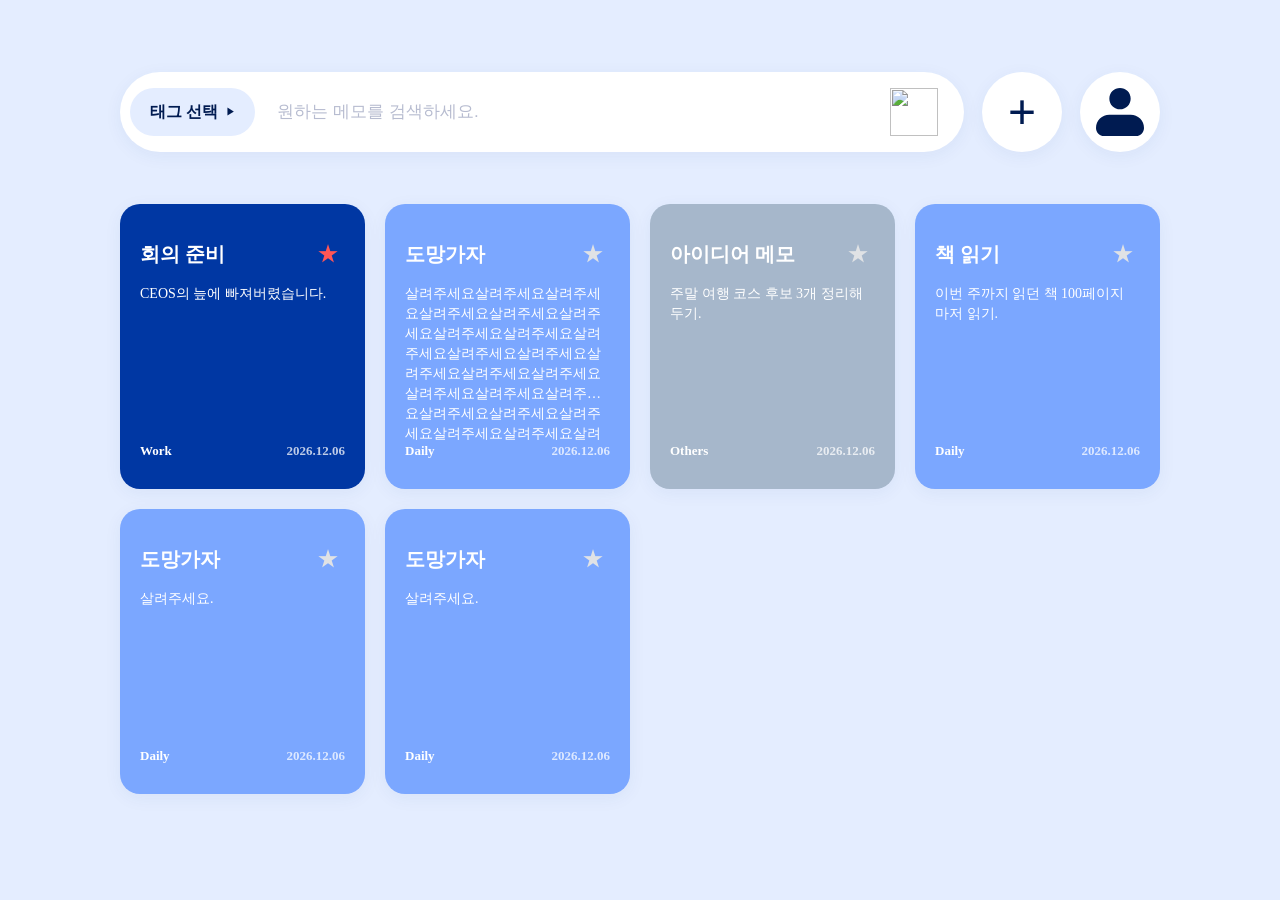
==== main.html @ e395302c "메모 검색, 렌더,고정, 상세뷰 구현" ====
<!DOCTYPE html>
<html lang="ko">
<head>
    <meta charset="UTF-8">
    <meta name="viewport" content="width=device-width, initial-scale=1.0">
    <title>Vanilla Memo</title>
    <link rel="stylesheet" href="/css.css" (type="text/css")>
</head>
<body>
    <!--검색창-->
    <header>
        <div class="search-bar">
            <div class="search-picker" id="searchPicker">
                <button id="searchPickerBtn" type="button">
                    <span id="searchPickerLabel">태그 선택</span>
                    <span class="chev">▶</span>
                </button>
                <div class="tag-menu" id="tagMenu"></div>
            </div>

            <input type="text" class="search-input" id="searchInput"
                placeholder="원하는 메모를 검색하세요.">
            <button class="icon-search">
                <img src="/돋.svg" alt="">
            </button>
        </div>

        <button class="icon-plus" id="addBtn">+</button>
        <button class="icon-person">
            <img src="/Vector.svg" alt="">
        </button>
    </header>

    <main>
        <!--메모가 없을 때-->
        <div class="empty-grid" id="emptyGrid">
            <p>새로운 메모를 작성해보세요!</p>
        </div>
        <!--검색결과가 없을떄-->
        <div class="search-empty" id="searchEmpty">
            <h2>검색결과가 없습니다</h2> 
            <p>다른 검색어로 다시 시도해보세요</p>
        </div>
        <!--메모가 들어갈 장소 document.getElementById('memoGrid')를 이용해서 memoGrid.innerHTML = ...로 밀어넣을 예정-->
        <div class="memo-grid" id="memoGrid"></div> 
    

        <!--모달 팝업-->
        <div class="modal" id="modal">
            <div class="modal-contents" id="modalContents">
                <header>
                    <h2 class="modal-title" id="modalTitle"></h2>
                    <button class="popup-close" id="popupClose"><img src="/Exit.svg" alt="닫기"></button>
                </header>
                <body>
                    <div class="modal-meta">
                        <span class="modal-tag" id="modalTag"></span>
                        <span class="modal-divider"><img src="/Vector 2.svg"></span>
                        <span class="modal-date" id="modalDate"></span>
                    </div>
                        <p class="modal-content" id="modalContent"></p>
                </body>
                <footer>
                    <div class="modal-actions">
                        <button class="popup-modify" id="popupModify"><img src="/edit.svg" alt="수정"></button>
                        <button class="popup-delete" id="popupDelete"><img src="/trash.svg" alt="삭제"></button>
                    </div>
                </footer>

                </div>
            </div>
        </div>
    </main>

<script src="/js.js"></script>
</body>
</html>
---- css.css ----
* {
    box-sizing: border-box;
}

:root {
    --blue01: #E4EDFF;
    --blue02: #AAC8FF;
    --blue07: #001B51;

    --work: #0037A3;
    --daily: #7BA7FF;
    --other: #A6B7CB;

    --white: #FFFFFF;
}

body {
    font-family: "Pretendard";
    background-color: var(--blue01);
    padding: 72px 120px;

    min-height: 100vh;
    margin: 0 auto;
}


/* =========================
   HEADER
========================= */

header {
    display: flex;
    align-items: center;

    gap: 18px;

    width: 100%;
    height: 80px;

    margin-bottom: 52px;
}


/* 검색바 */

.search-bar {
    display: flex;
    align-items: center;

    flex: 1;

    height:80px;

    gap: 12px;

    padding: 10px;

    background: var(--white);

    border-radius: 42px;

    box-shadow: 0 4px 18px rgba(36, 71, 130, 0.06);
}


/* 태그 선택 */

.search-picker {
    position: relative;

    flex-shrink: 0;
}

.search-picker > button {
    display: flex;
    align-items: center;
    justify-content: center;
    
    height: 48px;

    padding: 0 20px;

    gap: 8px;

    background: var(--blue01);
    color: var(--blue07);

    border: none;

    border-radius: 30px;

    font-size: 16px;
    font-weight: 800;

    cursor: pointer;
}

.search-picker > button:hover {
    background: var(--blue07);
    color: var(--white);
}

.search-picker .chev {
    font-size: 9px;

    transition: transform 0.15s ease;
}

.search-picker.open .chev {
    transform: rotate(90deg);
}


/* 태그 메뉴 */

.tag-menu {
    position: absolute;

    top: calc(100% + 8px);
    left: 0;

    display: none;
    flex-direction: column;

    min-width: 140px;

    padding: 8px;

    background: var(--white);

    border-radius: 16px;

    box-shadow: 0 8px 24px rgba(0, 0, 0, 0.12);

    z-index: 100;
}

.search-picker.open .tag-menu {
    display: flex;
}

.tag-menu button {
    width: 100%;

    padding: 10px 12px;

    border: none;

    background: transparent;

    color: var(--blue07);

    text-align: left;

    border-radius: 10px;

    font-size: 14px;

    cursor: pointer;
}

.tag-menu button:hover {
    background: var(--blue01);
}

.tag-menu button.active {
    background: var(--blue07);
    color: var(--white);

    font-weight: 600;
}


/* 검색창 */

.search-input {
    flex: 1;

    min-width: 60px;

    height: 58px;

    padding: 0 10px;

    border: none;
    outline: none;

    background: transparent;

    color: #16215B;

    font-size: 17px;
}

.search-input::placeholder {
    color: #B7BCD0;
}


/* 검색 버튼 */

.icon-search {
    display: flex;
    align-items: center;
    justify-content: center;

    flex-shrink: 0;

    width:  80px;
    height: 80px;

    padding: 0;

    border: none;

    background: var(--white);

    border-radius: 50%;

    cursor: pointer;
}

.icon-search img {
    width: 48px;
    height: 48px;

    object-fit: contain;
}


/* + 버튼 */

.icon-plus {
    display: flex;
    align-items: center;
    justify-content: center;

    flex-shrink: 0;

    width: 80px;
    height: 80px;

    padding: 0;

    border: none;

    background: var(--white);

    color: var(--blue07);

    border-radius: 40px;

    font-size: 48px;
    font-weight: 300;

    line-height: 1;

    cursor: pointer;

    box-shadow: 0 4px 18px rgba(36, 71, 130, 0.06);

    transition: 0.15s ease;
}

.icon-plus:hover {
    background: #F5F7FB;

    transform: translateY(-2px);
}


/* 사람 버튼 */

.icon-person {
    display: flex;
    align-items: center;
    justify-content: center;

    flex-shrink: 0;

    width: 80px;
    height: 80px;

    padding: 0;

    border: none;

    background: var(--white);

    border-radius: 40px;

    cursor: pointer;

    box-shadow: 0 4px 18px rgba(36, 71, 130, 0.06);

    transition: 0.15s ease;
}

.icon-person img {
    width: 48px;
    height: 48px;

    object-fit: contain;
}

.icon-person:hover {
    background: var(--white);

    transform: translateY(-2px);
}


/* =========================
   MEMO GRID
========================= */

.memo-grid {
    display: flex;

    flex-wrap: wrap;

    gap: 20px;
}


/* 메모 카드 */

.memo-card {
    display: flex;                
    flex-direction: column;

    width: calc((100% - 60px) / 4);
    overflow: hidden;
    height: 285px;
    padding: 20px;

    background: var(--white);

    border-radius: 20px;
    

    box-shadow: 0 4px 18px rgba(36, 71, 130, 0.06);
}


/* 카드 색상 */

.memo-card.Work {
    background: var(--work);
    color: var(--white);
}

.memo-card.Daily {
    background: var(--daily);
    color: var(--white);
}

.memo-card.Others {
    background: var(--other);
    color: var(--white);
}


/* 메모 상단 */

.memo-card-header {
    display: flex;
    align-items: center;
    justify-content: space-between;
}
.memo-title {
    align-items:flex-start;
    color: var(--white);

    font-size: 20px;
}


/* 메모 하단 */
.memo-card-footer {
    display: flex;
    align-items: center;        /* 핵심: 수직 중앙 정렬 */
    justify-content: space-between;
    flex-shrink: 0;
    margin-bottom: 12px;
    margin-top: 0px;
}
.memo-tag {

    left: 20px;
    bottom: 20px;
    margin: 0;

    font-size: 13px;
    font-weight: 700;
    line-height: 1; 
}
.memo-date {

    right: 20px;
    bottom: 20px;

    margin: 0;

    color: rgba(255, 255, 255, 0.75);

    font-size: 13px;
    font-weight: 700;
    line-height: 1; 
}


/* 내용 */

.memo-content {
    margin: 0;
    color: var(--white);
    display: -webkit-box;
    font-size: 14px;
    font-weight: 400;
    line-height: 20px;
    flex: 1; 
    min-height: 0;          
    -webkit-line-clamp: 6;        /* 원하는 줄 수 */
    -webkit-box-orient: vertical;
    overflow: hidden;
}



/* 즐겨찾기 */

.favorite-btn {
    border: none;

    background: transparent;

    color:#E0E2E5;

    font-size: 22px;

    cursor: pointer;
}
.favorite-btn.active {
    color: #FF5656;
}

/* =========================
   EMPTY
========================= */

.empty-grid,
.search-empty {
    display: none;

    flex-direction: column;

    align-items: center;
    justify-content: center;

    width: 100%;

    min-height: 285px;

    padding: 40px;

    border-radius: 20px;

    color: var(--blue07);

    text-align: center;
}

.empty-grid p,
.search-empty p {
    margin: 0;
}

.search-empty h2 {
    margin: 0;

    font-size: 22px;

    font-weight: 700;
}

.search-empty p {
    margin-top: 12px;

    color: #7B87A3;

    font-size: 15px;
}


/* =========================
   MODAL
========================= */

.modal {
    display: none;

    position: fixed;

    inset: 0;

    z-index: 1000;

    align-items: center;
    justify-content: center;

    padding: 20px;

    background: rgba(0, 27, 81, 0.50);
    
}

.modal.show {
    display: flex;
}

.modal-contents {
    display: flex;
    width: 100%;

    width: 556px;

    height: 556px;

    padding: 40px 44px;

    flex-direction: column;
    justify-content: flex-start;
    align-items: stretch;
    border-radius: 24px;
}
.modal-contents.Work {
    background: var(--work);
}

.modal-contents.Daily {
    background: var(--daily);
}

.modal-contents.Others {
    background: var(--other);
}
.modal-contents header{
    display: flex;
    align-items: center;
    justify-content: space-between;
    margin-bottom: 24px;
}

.modal-meta{
    display: flex;
    flex-direction: row;
    justify-content: flex-start;
    gap: 24px;
    align-items: center;
    margin-bottom: 32px;
}
.modal-tag {
    display: flex;
    width: 116px;
    height: 36px;
    align-items: center;
    justify-content: center;
    border-radius: 20px;
    font-size: 18px;
    font-style: normal;
    font-weight: 800;
    line-height: 28px;
    background: var(--blue01);
}
.modal-contents.Work .modal-tag{
    color:var(--work);
}
.modal-contents.Daily .modal-tag{
    color:var(--daily);
}
.modal-contents.Others .modal-tag{ 
    color:var(--other);
}
.modal-title {
    margin: 20px 0 12px;

    color: var(--white);
    font-size: 32px;
    font-style: normal;
    font-weight: 700;
    line-height: 40px;
}
.modal-contents body,
.modal-body {
    flex: 1;             /* 남은 수직 공간을 전부 본문 공간으로 할당 */
    min-height: 0;        /* 텍스트 넘침 방지 */
    overflow-y: auto;    /* 내용이 많아지면 스크롤 생성 */
}
.popup-close{
    background: none;
}
.modal-content {
    margin: 0;

    color: var(--white);
    font-style: normal;
    font-size: 18px;
    font-weight: 500;;
    line-height: 28px;
}

.modal-date {
    position: static;

    color: var(--white);

    font-size: 20px;
    font-style: normal;
    font-weight: 700;
    line-height: 28px;
}

.modal-contents footer {
    flex-shrink: 0;      /* 본문 크기와 상관없이 높이 유지 */
    margin-top: auto;
}               

.modal-actions {
    display: flex;

    justify-content: flex-end;

    gap: 8px;
}

.modal-actions button {
    width: 40px;
    height: 40px;

    background: none;

    cursor: pointer;
}

.modal button {
    background: transparent !important; /* 회색 배경 제거 */
    border: none !important;            /* 입체 테두리 제거 */
    outline: none !important;           /* 포커스 링 제거 */
    padding: 0 !important;
    cursor: pointer;
}
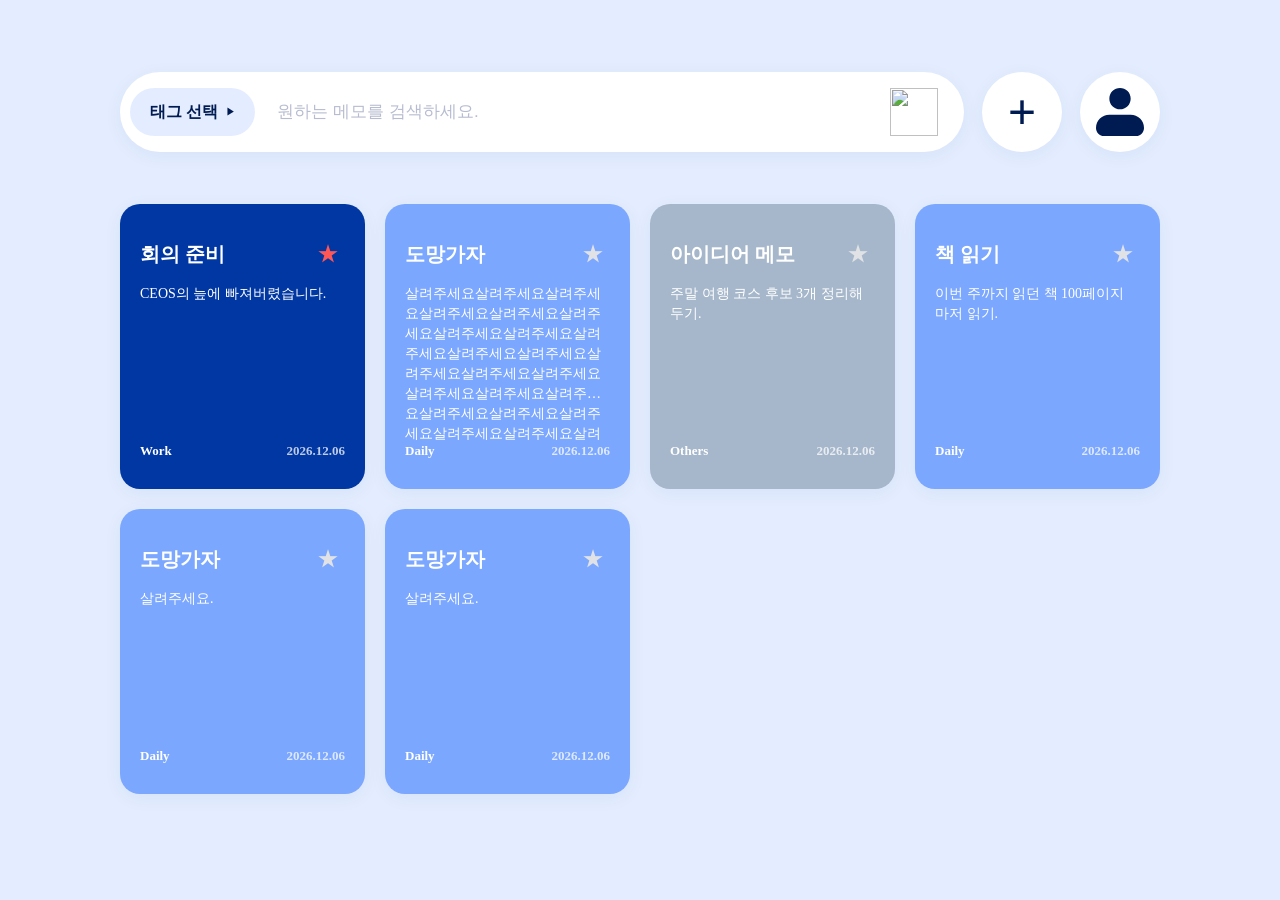
==== commit 527e38a5: "검색시 공백 그리드 수정" ====
--- a/main.html
+++ b/main.html
@@ -38,6 +38,7 @@
         </div>
         <!--검색결과가 없을떄-->
         <div class="search-empty" id="searchEmpty">
+            <h1><img src="/IconContainer.svg"></h1>
             <h2>검색결과가 없습니다</h2> 
             <p>다른 검색어로 다시 시도해보세요</p>
         </div>
--- a/css.css
+++ b/css.css
@@ -472,8 +472,11 @@
 }
 
 .empty-grid p,
-.search-empty p {
+.search-empty {
     margin: 0;
+    border: 2px dashed var(--blue07);
+    height: 710px;
+
 }
 
 .search-empty h2 {
